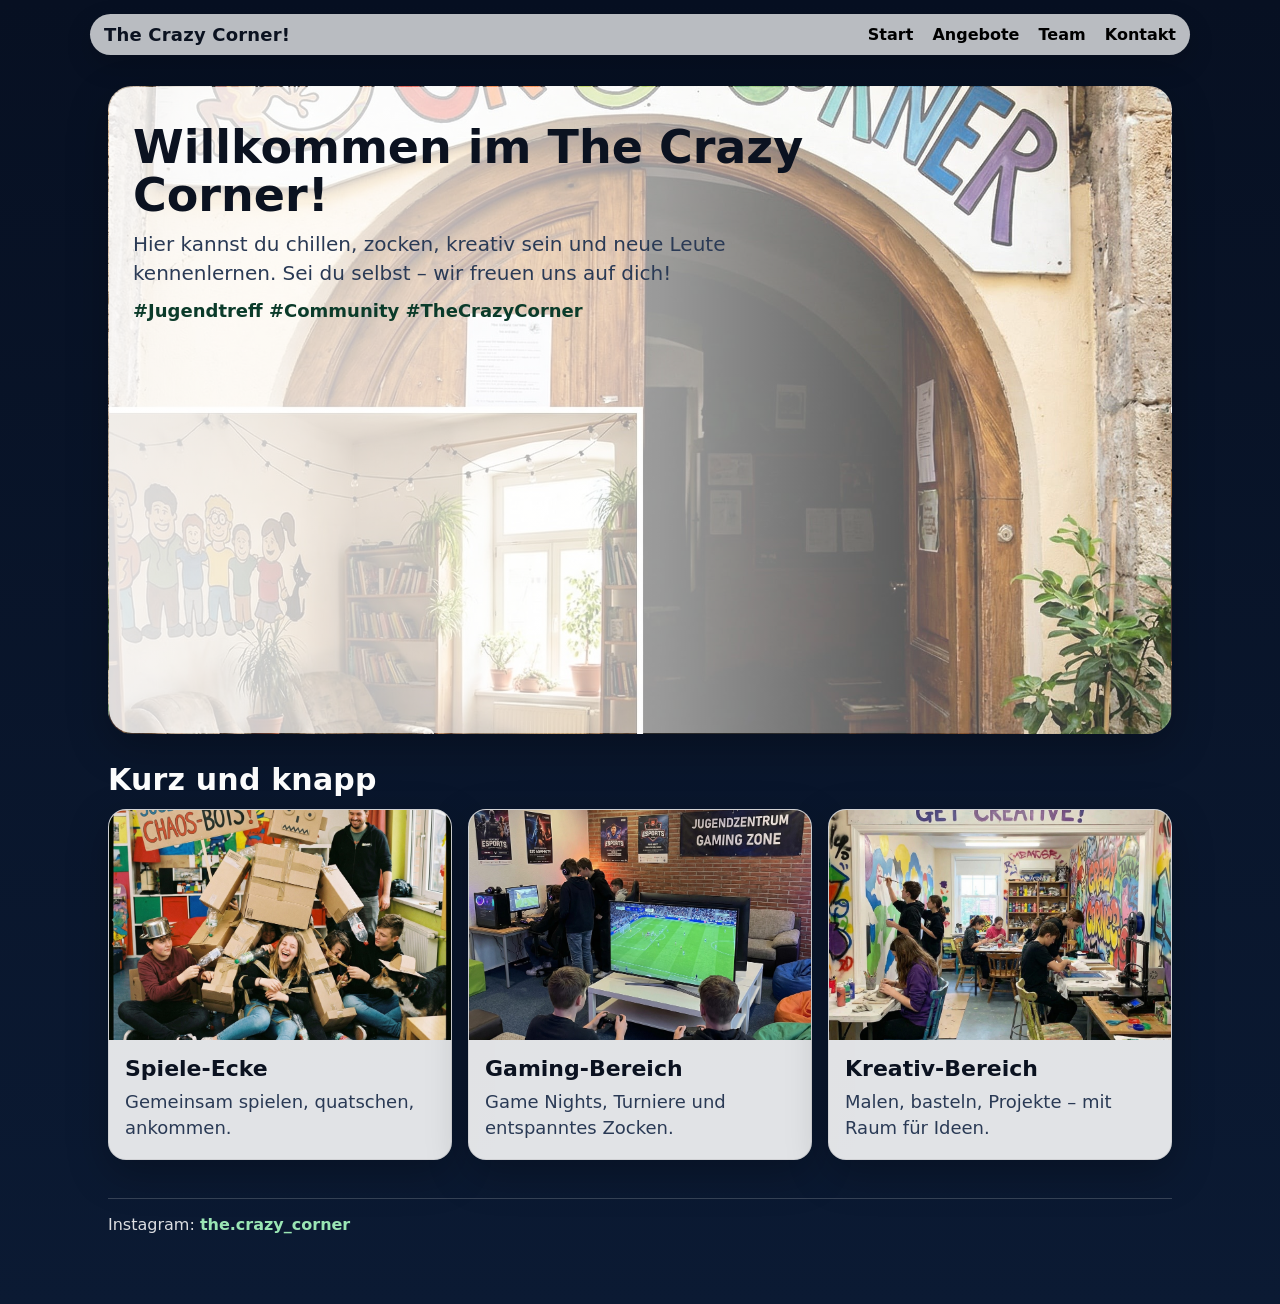
==== index.html @ 4040d062 "Add files via upload" ====
<!DOCTYPE html>
<html lang="de">
<head>
  <meta charset="UTF-8" />
  <meta name="viewport" content="width=device-width, initial-scale=1" />
  <title>The Crazy Corner!</title>
  <link rel="stylesheet" href="style.css" />
</head>
<body>
  <div class="nav-wrap">
    <div class="navbar">
      <div class="brand">The Crazy Corner!</div>
      <nav>
        <a href="index.html">Start</a>
        <a href="angebote.html">Angebote</a>
        <a href="team.html">Team</a>
        <a href="kontakt.html">Kontakt</a>
      </nav>
    </div>
  </div>

  <main class="container">
    <section class="hero" style="background-image:url('eingang.jpg');">
      <div class="hero-inner">
        <h1>Willkommen im The Crazy Corner!</h1>
        <p>Hier kannst du chillen, zocken, kreativ sein und neue Leute kennenlernen. Sei du selbst – wir freuen uns auf dich!</p>
        <div class="tags">#Jugendtreff #Community #TheCrazyCorner</div>
      </div>
    </section>

    <h2 class="section-title">Kurz und knapp</h2>
    <div class="grid">
      <article class="card">
        <div class="bg" style="background-image:url('spielecke.jpg');"></div>
        <div class="pad">
          <h3>Spiele-Ecke</h3>
          <p>Gemeinsam spielen, quatschen, ankommen.</p>
        </div>
      </article>

      <article class="card">
        <div class="bg" style="background-image:url('gaming.jpg');"></div>
        <div class="pad">
          <h3>Gaming-Bereich</h3>
          <p>Game Nights, Turniere und entspanntes Zocken.</p>
        </div>
      </article>

      <article class="card">
        <div class="bg" style="background-image:url('kreativ.jpg');"></div>
        <div class="pad">
          <h3>Kreativ-Bereich</h3>
          <p>Malen, basteln, Projekte – mit Raum für Ideen.</p>
        </div>
      </article>
    </div>

    <div class="footer">
      Instagram: <a href="https://www.instagram.com/the.crazy_corner" target="_blank" rel="noreferrer">the.crazy_corner</a>
    </div>
  </main>
</body>
</html>
---- style.css ----
:root{
  --text:#0b1220;
  --muted:#2a3a55;
  --bg:#0b1a33;
  --card:rgba(255,255,255,.88);
  --card2:rgba(255,255,255,.93);
  --shadow: 0 14px 40px rgba(0,0,0,.25);
  --radius:18px;
}
*{box-sizing:border-box}
body{
  margin:0;
  font-family: system-ui, -apple-system, Segoe UI, Roboto, Arial, sans-serif;
  color:var(--text);
  background: linear-gradient(180deg, #071022, #0b1a33);
}
a{color:inherit}
.nav-wrap{position:absolute;top:0;left:0;right:0;z-index:5;}
.navbar{
  max-width:1100px;
  margin:14px auto 0;
  padding:10px 14px;
  display:flex;
  align-items:center;
  justify-content:space-between;
  gap:14px;
  border-radius:999px;
  background: rgba(255,255,255,.72);
  backdrop-filter: blur(10px);
  box-shadow: 0 10px 26px rgba(0,0,0,.18);
}
.brand{font-weight:900;letter-spacing:.2px;font-size:18px;}
nav a{
  text-decoration:none;
  margin-left:14px;
  font-weight:900;
  font-size:16px;
  color:#000;
}
nav a:hover{text-decoration:underline;text-underline-offset:4px}
.container{max-width:1100px;margin:0 auto;padding:22px 18px 70px;}
.hero{
  position:relative;
  min-height:72vh;
  border-radius:24px;
  overflow:hidden;
  margin-top:64px;
  box-shadow: var(--shadow);
  border:1px solid rgba(255,255,255,.16);
  background-size:cover;
  background-position:center;
}
.hero::before{
  content:"";
  position:absolute; inset:0;
  background: linear-gradient(90deg, rgba(255,255,255,.86), rgba(255,255,255,.60) 52%, rgba(255,255,255,.10));
}
.hero .hero-inner{position:relative;padding:26px 24px;max-width:720px;}
.hero h1{margin:10px 0 10px;font-size:46px;line-height:1.05;}
.hero p{margin:0 0 10px;font-size:20px;color:var(--muted);line-height:1.45;}
.tags{margin-top:12px;font-weight:900;font-size:18px;color:#0b3b2a;}
.section-title{margin:28px 0 12px;color:#fff;font-size:30px;letter-spacing:.2px;}
.grid{display:grid;grid-template-columns:repeat(12,1fr);gap:16px;}
.card{
  grid-column:span 4;
  background: var(--card);
  border-radius: var(--radius);
  overflow:hidden;
  box-shadow: var(--shadow);
  border:1px solid rgba(0,0,0,.08);
}
.card.wide{grid-column:span 12;background: var(--card2);}
.card .bg{height:230px;background-size:cover;background-position:center;}
.card .pad{padding:16px 16px 18px;}
.card h3{margin:0 0 8px;font-size:22px;}
.card p{margin:0;color:var(--muted);font-size:18px;line-height:1.45;}
.footer{
  margin-top:38px;
  padding-top:16px;
  border-top:1px solid rgba(255,255,255,.18);
  color: rgba(255,255,255,.86);
  font-size:16px;
}
.footer a{color:#9ae6b4;font-weight:900;text-decoration:none;}
.footer a:hover{text-decoration:underline;text-underline-offset:4px}
.team-layout{display:grid;grid-template-columns:1.1fr .9fr;gap:16px;}
.panel{
  background: var(--card2);
  border-radius: var(--radius);
  box-shadow: var(--shadow);
  border:1px solid rgba(0,0,0,.08);
  overflow:hidden;
}
.panel .pad{padding:16px}
.panel .bg{height:260px;background-size:cover;background-position:center;}
.roles{display:grid;gap:10px;margin-top:10px;}
.role{
  background: rgba(11,26,51,.08);
  border-radius: 14px;
  padding: 12px 12px;
  font-size: 17px;
}
.role b{display:inline-block;min-width:86px;}
.teamfoto{width:100%;display:block;border-radius:14px;border:1px solid rgba(0,0,0,.10);}
@media (max-width: 900px){
  .card{grid-column:span 12;}
  .hero h1{font-size:36px}
  .hero{min-height:62vh}
  .team-layout{grid-template-columns:1fr;}
  .navbar{border-radius:18px}
  nav a{margin-left:10px}
}
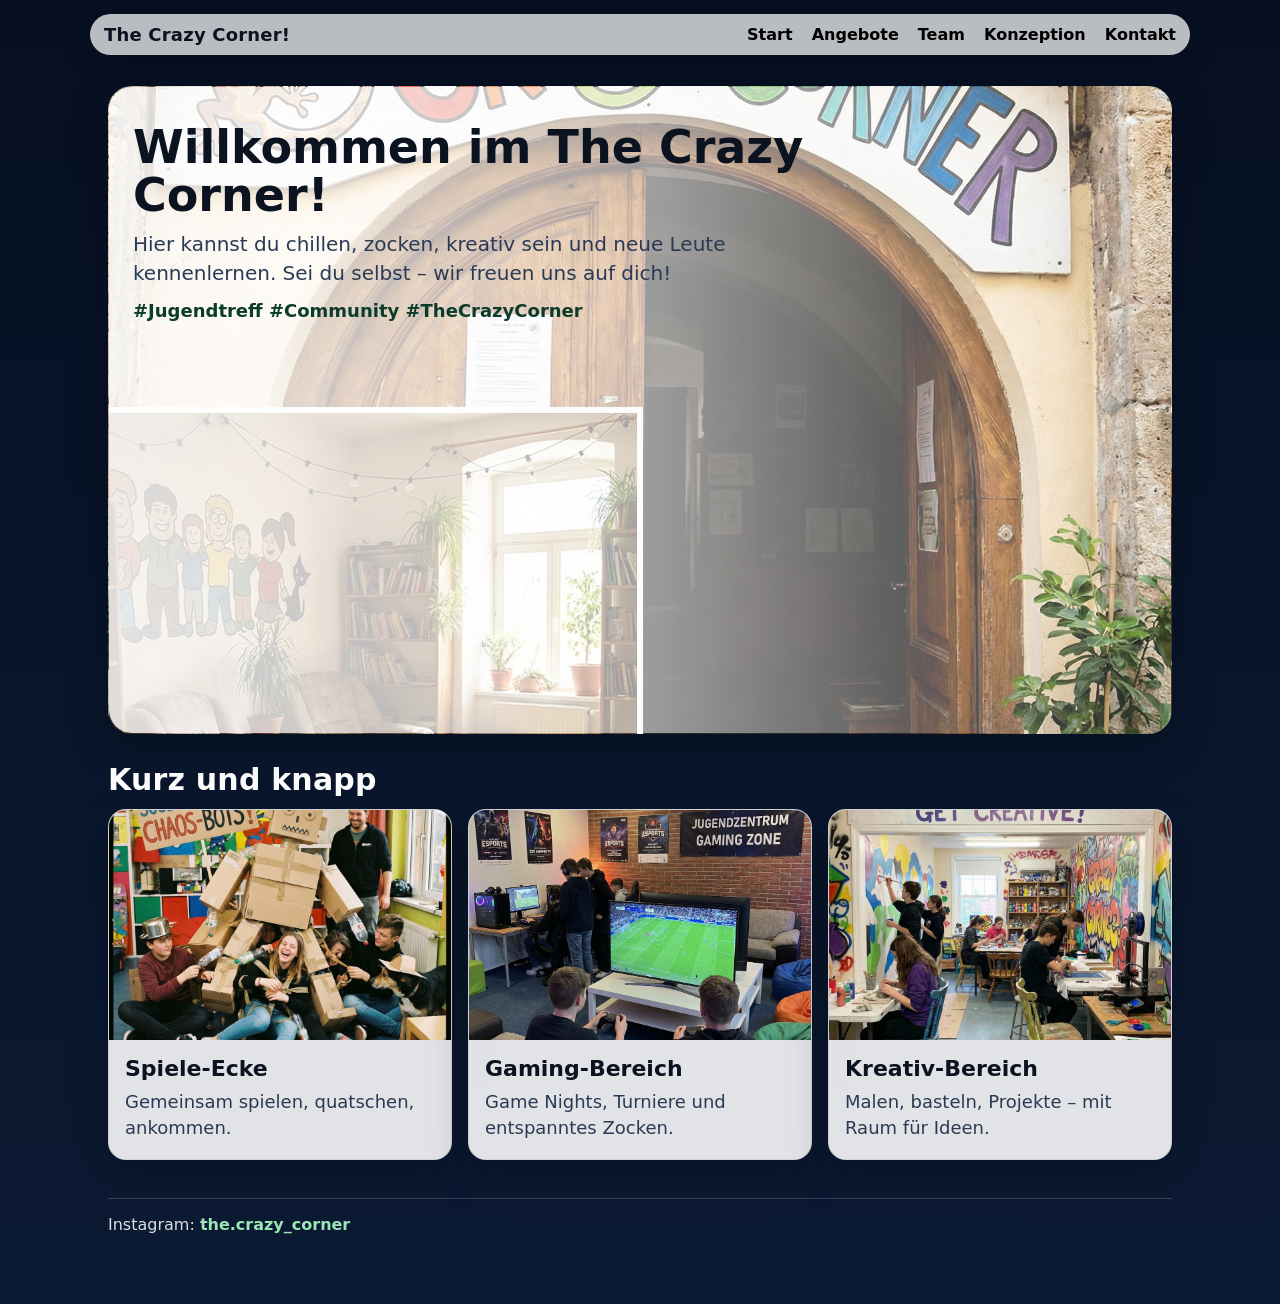
==== commit fd146890: "Add files via upload" ====
--- a/index.html
+++ b/index.html
@@ -11,10 +11,13 @@
     <div class="navbar">
       <div class="brand">The Crazy Corner!</div>
       <nav>
+
         <a href="index.html">Start</a>
         <a href="angebote.html">Angebote</a>
         <a href="team.html">Team</a>
+        <a href="konzeption.html">Konzeption</a>
         <a href="kontakt.html">Kontakt</a>
+
       </nav>
     </div>
   </div>
--- a/style.css
+++ b/style.css
@@ -7,6 +7,8 @@
   --card2:rgba(255,255,255,.93);
   --shadow: 0 14px 40px rgba(0,0,0,.25);
   --radius:18px;
+  --btn:#0b1220;
+  --btnText:#ffffff;
 }
 *{box-sizing:border-box}
 body{
@@ -103,6 +105,31 @@
 }
 .role b{display:inline-block;min-width:86px;}
 .teamfoto{width:100%;display:block;border-radius:14px;border:1px solid rgba(0,0,0,.10);}
+.btn{
+  display:inline-block;
+  margin-top:14px;
+  padding:12px 14px;
+  border-radius:14px;
+  background: var(--btn);
+  color: var(--btnText);
+  text-decoration:none;
+  font-weight:900;
+}
+.btn:hover{opacity:.92}
+.pdf-wrap{
+  background: var(--card2);
+  border-radius: var(--radius);
+  box-shadow: var(--shadow);
+  border:1px solid rgba(0,0,0,.08);
+  overflow:hidden;
+}
+.pdf-wrap .pad{padding:16px}
+.pdf-embed{
+  width:100%;
+  height:78vh;
+  border:0;
+  display:block;
+}
 @media (max-width: 900px){
   .card{grid-column:span 12;}
   .hero h1{font-size:36px}
@@ -110,4 +137,5 @@
   .team-layout{grid-template-columns:1fr;}
   .navbar{border-radius:18px}
   nav a{margin-left:10px}
+  .pdf-embed{height:70vh}
 }
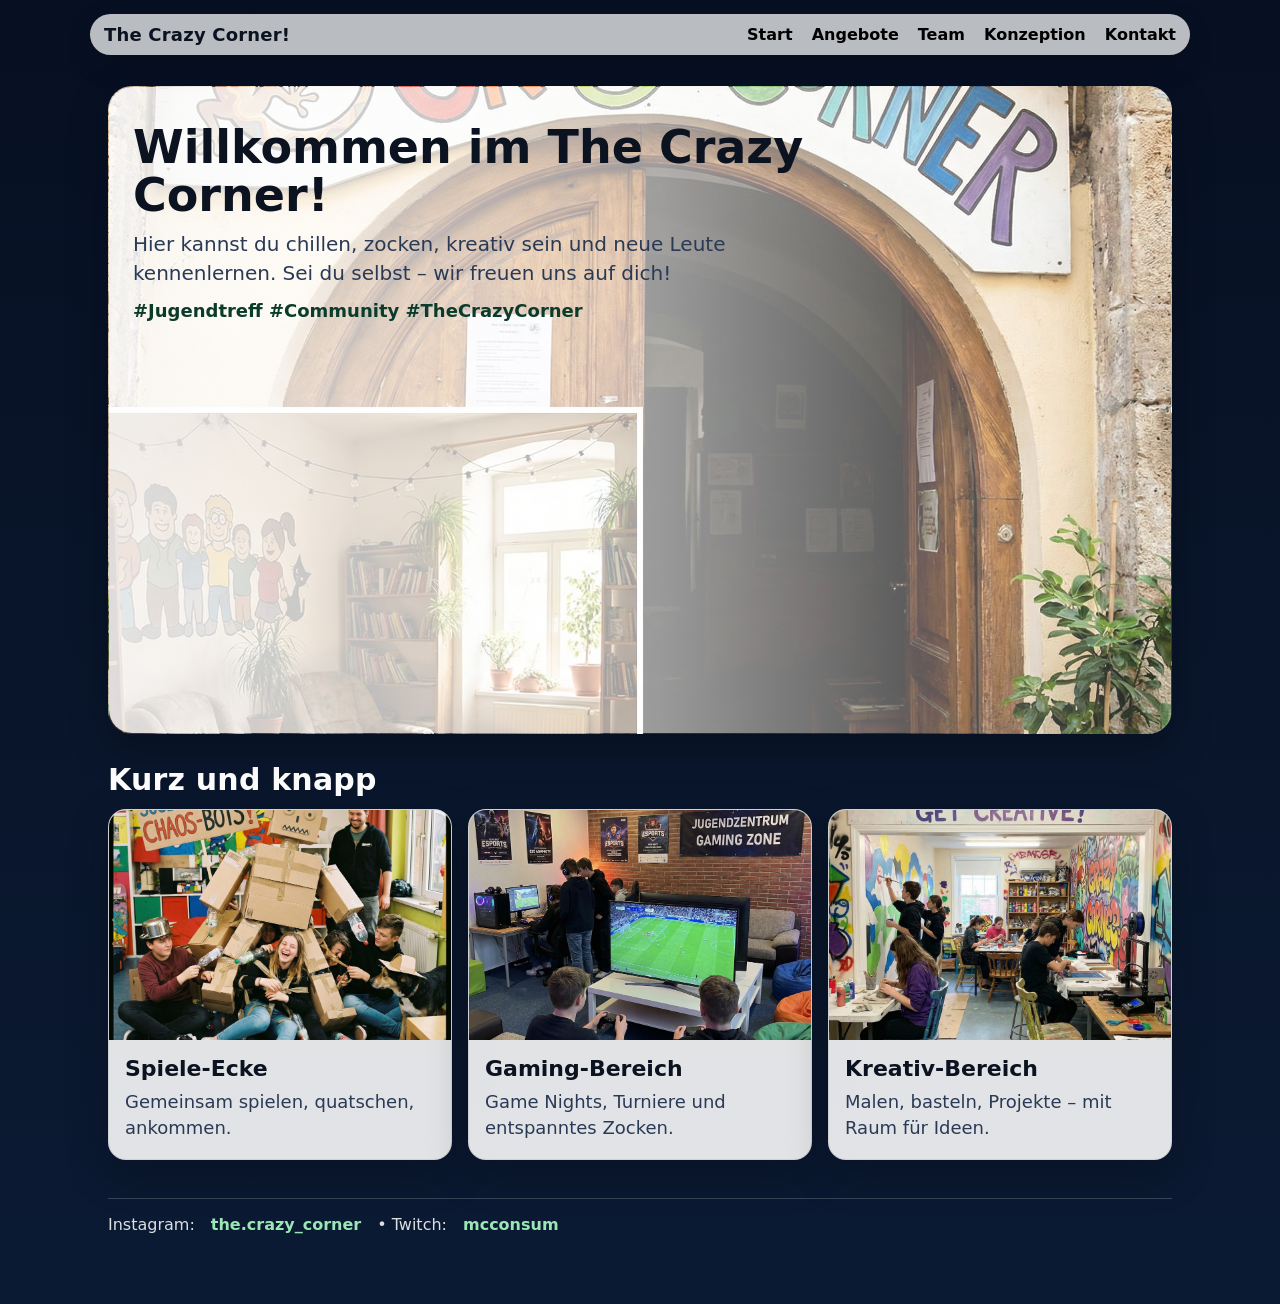
==== commit 8645f66c: "Add files via upload" ====
--- a/index.html
+++ b/index.html
@@ -59,7 +59,7 @@
     </div>
 
     <div class="footer">
-      Instagram: <a href="https://www.instagram.com/the.crazy_corner" target="_blank" rel="noreferrer">the.crazy_corner</a>
+      <div class="social-links">Instagram: <a href="https://www.instagram.com/the.crazy_corner" target="_blank" rel="noreferrer">the.crazy_corner</a> • Twitch: <a href="https://www.twitch.tv/mcconsum" target="_blank" rel="noreferrer">mcconsum</a></div>
     </div>
   </main>
 </body>
--- a/style.css
+++ b/style.css
@@ -86,6 +86,12 @@
 }
 .footer a{color:#9ae6b4;font-weight:900;text-decoration:none;}
 .footer a:hover{text-decoration:underline;text-underline-offset:4px}
+.social-links{
+  display:flex;
+  flex-wrap:wrap;
+  gap:10px 16px;
+  align-items:center;
+}
 .team-layout{display:grid;grid-template-columns:1.1fr .9fr;gap:16px;}
 .panel{
   background: var(--card2);
